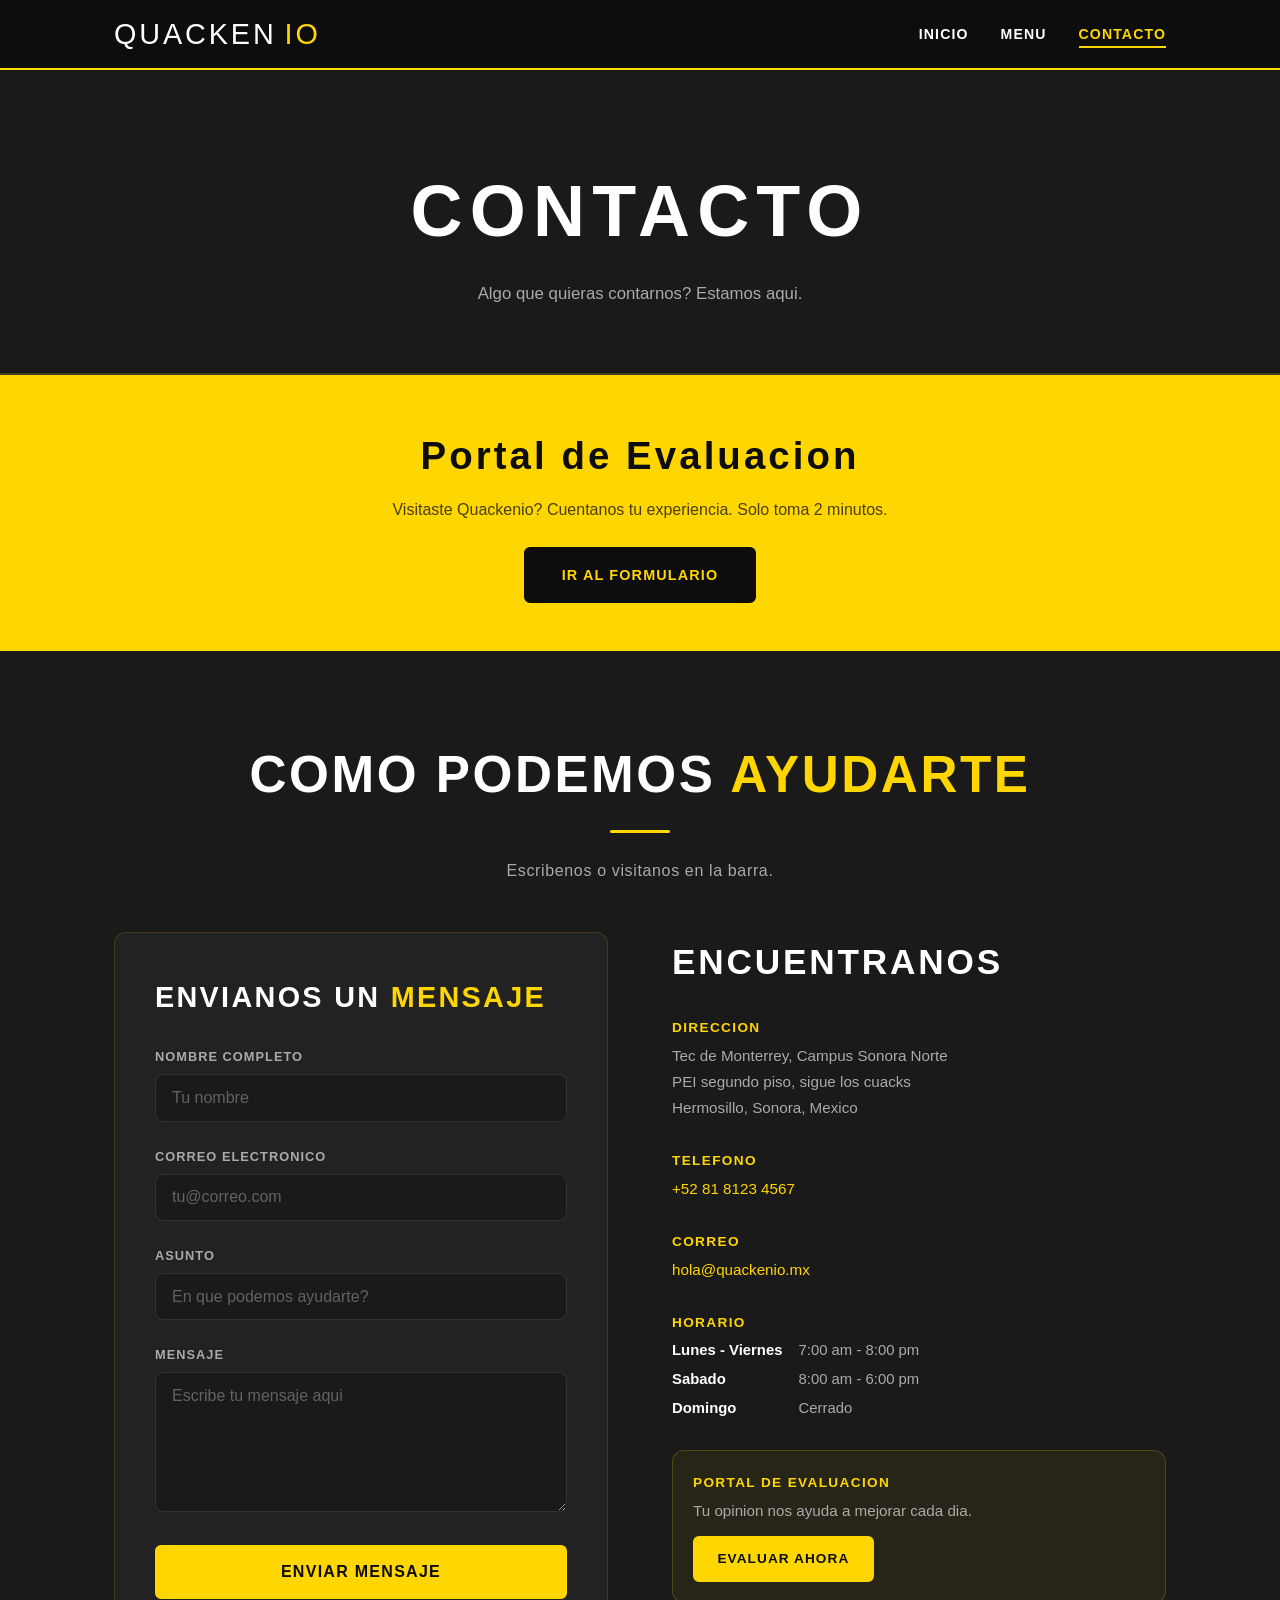
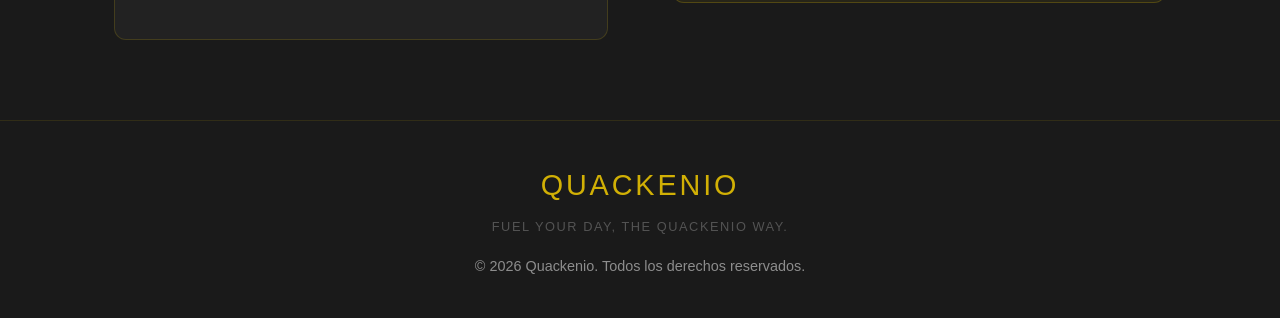
==== contact.html @ 7f1f5c1e "Initial commit - generated by copilot" ====
﻿<!DOCTYPE html>
<html lang="es">
<head>
  <meta charset="UTF-8" />
  <meta name="viewport" content="width=device-width, initial-scale=1.0" />
  <meta name="description" content="Contacta a Quackenio - formulario de contacto, direccion, horarios y portal de evaluacion." />
  <title>Quackenio | Contacto</title>
  <link rel="stylesheet" href="styles.css" />
  <style>
    .reveal { opacity: 0; transform: translateY(20px); transition: opacity 0.5s ease, transform 0.5s ease; }
    .reveal.revealed { opacity: 1; transform: translateY(0); }
  </style>
</head>
<body>
  <nav class="navbar" role="navigation" aria-label="Navegacion principal">
    <div class="container">
      <a href="index.html" class="navbar-brand">QUACKEN<span>IO</span></a>
      <button class="hamburger" aria-label="Abrir menu" aria-expanded="false">
        <span></span><span></span><span></span>
      </button>
      <ul class="nav-links">
        <li><a href="index.html">Inicio</a></li>
        <li><a href="menu.html">Menu</a></li>
        <li><a href="contact.html">Contacto</a></li>
      </ul>
    </div>
  </nav>

  <header class="page-hero">
    <h1>CONTACTO</h1>
    <p>Algo que quieras contarnos? Estamos aqui.</p>
  </header>

  <main>
    <section class="eval-banner" aria-label="Portal de evaluacion">
      <h2>Portal de Evaluacion</h2>
      <p>Visitaste Quackenio? Cuentanos tu experiencia. Solo toma 2 minutos.</p>
      <a href="https://forms.cloud.microsoft/r/SLcjeuqy2h" target="_blank" rel="noopener noreferrer" class="btn btn-dark">Ir al formulario</a>
    </section>

    <section class="section" style="background: var(--dark);" aria-labelledby="contact-title">
      <div class="container">
        <h2 class="section-title" id="contact-title">COMO PODEMOS <em>AYUDARTE</em></h2>
        <span class="section-divider"></span>
        <p class="section-subtitle">Escribenos o visitanos en la barra.</p>

        <div class="contact-grid">
          <div class="contact-form-wrapper">
            <h2 style="font-family: var(--font-heading); color: var(--white); margin-bottom: 1.5rem; font-size: 1.8rem; letter-spacing: 0.08em;">
              ENVIANOS UN <span style="color:var(--yellow);">MENSAJE</span>
            </h2>

            <form id="contact-form" novalidate>
              <div class="form-group">
                <label for="name">Nombre completo</label>
                <input type="text" id="name" name="name" placeholder="Tu nombre" autocomplete="name" required />
              </div>

              <div class="form-group">
                <label for="email">Correo electronico</label>
                <input type="email" id="email" name="email" placeholder="tu@correo.com" autocomplete="email" required />
              </div>

              <div class="form-group">
                <label for="subject">Asunto</label>
                <input type="text" id="subject" name="subject" placeholder="En que podemos ayudarte?" />
              </div>

              <div class="form-group">
                <label for="message">Mensaje</label>
                <textarea id="message" name="message" placeholder="Escribe tu mensaje aqui" required></textarea>
              </div>

              <button type="submit" class="form-submit">Enviar mensaje</button>
              <div id="form-message" class="form-message" role="alert" aria-live="polite"></div>
            </form>
          </div>

          <div class="contact-info">
            <h2>ENCUENTRANOS</h2>

            <div class="info-block">
              <div>
                <h3>Direccion</h3>
                <p>Tec de Monterrey, Campus Sonora Norte<br />PEI segundo piso, sigue los cuacks<br />Hermosillo, Sonora, Mexico</p>
              </div>
            </div>

            <div class="info-block">
              <div>
                <h3>Telefono</h3>
                <p><a href="tel:+528181234567" style="color: var(--yellow); text-decoration: none;">+52 81 8123 4567</a></p>
              </div>
            </div>

            <div class="info-block">
              <div>
                <h3>Correo</h3>
                <p><a href="mailto:hola@quackenio.mx" style="color: var(--yellow); text-decoration: none;">hola@quackenio.mx</a></p>
              </div>
            </div>

            <div class="info-block">
              <div>
                <h3>Horario</h3>
                <div class="hours-grid">
                  <span class="day">Lunes - Viernes</span> <span>7:00 am - 8:00 pm</span>
                  <span class="day">Sabado</span> <span>8:00 am - 6:00 pm</span>
                  <span class="day">Domingo</span> <span>Cerrado</span>
                </div>
              </div>
            </div>

            <div class="info-block" style="background: rgba(255,214,0,0.06); border: 1px solid rgba(255,214,0,0.2); border-radius: 12px; padding: 1.25rem; margin-top: 0.5rem;">
              <div>
                <h3>Portal de Evaluacion</h3>
                <p style="margin-bottom: 0.75rem;">Tu opinion nos ayuda a mejorar cada dia.</p>
                <a href="https://forms.cloud.microsoft/r/SLcjeuqy2h" target="_blank" rel="noopener noreferrer" class="btn btn-primary" style="padding: 0.6rem 1.4rem; font-size: 0.85rem;">Evaluar ahora</a>
              </div>
            </div>
          </div>
        </div>
      </div>
    </section>
  </main>

  <footer>
    <p class="footer-brand">QUACKENIO</p>
    <p class="footer-tagline">Fuel your day, the Quackenio way.</p>
    <p>&copy; 2026 Quackenio. Todos los derechos reservados.</p>
  </footer>

  <script src="script.js"></script>
</body>
</html>
---- styles.css ----
/* ================================================
   QUACKENIO — Stylesheet
   Paleta: negro, amarillo, blanco
   "Fuel your day, the Quackenio way."
   ================================================ */

/* ---------- Reset & Variables ---------- */
*, *::before, *::after {
  box-sizing: border-box;
  margin: 0;
  padding: 0;
}

:root {
  /* ── Brand colors ── */
  --black:        #0d0d0d;
  --dark:         #1a1a1a;
  --dark-card:    #222222;
  --yellow:       #FFD600;
  --yellow-hover: #e6c200;
  --orange:       #FF8C00;
  --white:        #ffffff;
  --gray:         #aaaaaa;
  --light-bg:     #f5f5f5;

  /* ── Semantic aliases ── */
  --bg:           var(--black);
  --bg-section:   var(--dark);
  --bg-alt:       #111111;
  --text:         var(--white);
  --text-muted:   var(--gray);
  --accent:       var(--yellow);
  --shadow:       rgba(0, 0, 0, 0.45);
  --radius:       12px;
  --transition:   0.3s ease;

  --font-heading: 'Bebas Neue', 'Arial Black', sans-serif;
  --font-body:    'Inter', 'Helvetica Neue', sans-serif;
}

html {
  scroll-behavior: smooth;
}

body {
  font-family: var(--font-body);
  background-color: var(--bg);
  color: var(--text);
  line-height: 1.7;
}

/* ---------- Google Fonts import ---------- */
@import url('https://fonts.googleapis.com/css2?family=Bebas+Neue&family=Inter:wght@300;400;600;700&display=swap');

/* ---------- Utility ---------- */
.container {
  max-width: 1100px;
  margin: 0 auto;
  padding: 0 1.5rem;
}

.section {
  padding: 5rem 0;
}

.section-title {
  font-family: var(--font-heading);
  font-size: clamp(2.2rem, 5vw, 3.2rem);
  color: var(--white);
  text-align: center;
  margin-bottom: 0.5rem;
  letter-spacing: 0.05em;
}

.section-title em {
  color: var(--yellow);
  font-style: normal;
}

.section-subtitle {
  text-align: center;
  color: var(--gray);
  font-size: 1rem;
  margin-bottom: 3rem;
  letter-spacing: 0.04em;
}

.section-divider {
  display: block;
  width: 60px;
  height: 3px;
  background: var(--yellow);
  margin: 0.75rem auto 1.5rem;
  border-radius: 2px;
}

/* ---------- Navigation ---------- */
.navbar {
  position: sticky;
  top: 0;
  z-index: 1000;
  background-color: var(--black);
  border-bottom: 2px solid var(--yellow);
  box-shadow: 0 2px 20px rgba(255, 214, 0, 0.1);
}

.navbar .container {
  display: flex;
  align-items: center;
  justify-content: space-between;
  height: 68px;
}

.navbar-brand {
  font-family: var(--font-heading);
  font-size: 1.8rem;
  color: var(--white);
  text-decoration: none;
  letter-spacing: 0.1em;
  display: flex;
  align-items: center;
  gap: 0.5rem;
}

.navbar-brand .duck {
  font-size: 1.5rem;
  filter: drop-shadow(0 0 6px var(--yellow));
}

.navbar-brand span {
  color: var(--yellow);
}

.nav-links {
  list-style: none;
  display: flex;
  gap: 2rem;
}

.nav-links a {
  color: var(--white);
  text-decoration: none;
  font-size: 0.88rem;
  font-weight: 600;
  letter-spacing: 0.08em;
  text-transform: uppercase;
  padding: 0.25rem 0;
  position: relative;
  transition: color var(--transition);
  font-family: var(--font-body);
}

.nav-links a::after {
  content: '';
  position: absolute;
  bottom: -2px;
  left: 0;
  width: 0;
  height: 2px;
  background: var(--yellow);
  transition: width var(--transition);
}

.nav-links a:hover,
.nav-links a.active {
  color: var(--yellow);
}

.nav-links a:hover::after,
.nav-links a.active::after {
  width: 100%;
}

/* Hamburger */
.hamburger {
  display: none;
  flex-direction: column;
  gap: 5px;
  background: none;
  border: none;
  cursor: pointer;
  padding: 0.4rem;
}

.hamburger span {
  display: block;
  width: 26px;
  height: 2px;
  background: var(--yellow);
  border-radius: 2px;
  transition: transform var(--transition), opacity var(--transition);
}

.hamburger.open span:nth-child(1) { transform: translateY(7px) rotate(45deg); }
.hamburger.open span:nth-child(2) { opacity: 0; }
.hamburger.open span:nth-child(3) { transform: translateY(-7px) rotate(-45deg); }

/* ---------- Hero ---------- */
.hero {
  background: var(--black);
  color: var(--white);
  text-align: center;
  padding: 7rem 1.5rem 6rem;
  position: relative;
  overflow: hidden;
}

/* Radial yellow glow behind hero content */
.hero::before {
  content: '';
  position: absolute;
  top: -20%;
  left: 50%;
  transform: translateX(-50%);
  width: 700px;
  height: 700px;
  background: radial-gradient(ellipse at center, rgba(255, 214, 0, 0.12) 0%, transparent 70%);
  pointer-events: none;
}

.hero-eyebrow {
  font-size: 0.8rem;
  letter-spacing: 0.25em;
  text-transform: uppercase;
  color: var(--yellow);
  margin-bottom: 1rem;
  font-family: var(--font-body);
  font-weight: 600;
}

.hero-duck {
  font-size: 5rem;
  display: block;
  margin-bottom: 1rem;
  filter: drop-shadow(0 0 24px rgba(255, 214, 0, 0.6));
  animation: float 3s ease-in-out infinite;
}

@keyframes float {
  0%, 100% { transform: translateY(0);   }
  50%       { transform: translateY(-10px); }
}

.hero h1 {
  font-family: var(--font-heading);
  font-size: clamp(3.5rem, 10vw, 7rem);
  line-height: 1;
  margin-bottom: 1rem;
  letter-spacing: 0.08em;
}

.hero h1 em {
  color: var(--yellow);
  font-style: normal;
  text-shadow: 0 0 30px rgba(255, 214, 0, 0.4);
}

.hero-tagline {
  font-size: clamp(1rem, 2.5vw, 1.2rem);
  color: var(--gray);
  max-width: 500px;
  margin: 0 auto 2.5rem;
  font-weight: 300;
  font-style: italic;
}

.btn {
  display: inline-block;
  padding: 0.85rem 2.2rem;
  border-radius: 6px;
  font-weight: 700;
  letter-spacing: 0.08em;
  text-decoration: none;
  cursor: pointer;
  border: 2px solid transparent;
  transition: background var(--transition), color var(--transition), border-color var(--transition), transform var(--transition), box-shadow var(--transition);
  font-size: 0.9rem;
  text-transform: uppercase;
  font-family: var(--font-body);
}

.btn-primary {
  background: var(--yellow);
  color: var(--black);
  border-color: var(--yellow);
}

.btn-primary:hover {
  background: var(--yellow-hover);
  border-color: var(--yellow-hover);
  transform: translateY(-2px);
  box-shadow: 0 8px 24px rgba(255, 214, 0, 0.35);
}

.btn-outline {
  background: transparent;
  color: var(--white);
  border-color: rgba(255,255,255,0.4);
}

.btn-outline:hover {
  background: rgba(255,255,255,0.08);
  border-color: var(--white);
  transform: translateY(-2px);
}

/* ---------- About ---------- */
.about {
  background: var(--dark);
}

.about-grid {
  display: grid;
  grid-template-columns: 1fr 1fr;
  gap: 4rem;
  align-items: center;
}

.about-text p {
  color: var(--gray);
  margin-bottom: 1rem;
  font-size: 1.05rem;
}

.about-text strong {
  color: var(--yellow);
}

.about-image {
  border-radius: var(--radius);
  overflow: hidden;
  box-shadow: 0 16px 48px rgba(255,214,0,0.15);
  border: 2px solid rgba(255,214,0,0.2);
}

.about-image-placeholder {
  background: var(--dark-card);
  height: 340px;
  display: flex;
  flex-direction: column;
  align-items: center;
  justify-content: center;
  color: var(--yellow);
  font-size: 5rem;
  gap: 1rem;
}

.about-image-placeholder p {
  font-family: var(--font-heading);
  font-size: 1.2rem;
  letter-spacing: 0.15em;
  color: var(--white);
}

/* ---------- Specialty Cards ---------- */
.specialties {
  background: var(--black);
}

.cards-grid {
  display: grid;
  grid-template-columns: repeat(auto-fit, minmax(280px, 1fr));
  gap: 2rem;
}

.card {
  background: var(--dark-card);
  border-radius: var(--radius);
  border: 1px solid rgba(255, 214, 0, 0.12);
  overflow: hidden;
  transition: transform var(--transition), border-color var(--transition), box-shadow var(--transition);
}

.card:hover {
  transform: translateY(-6px);
  border-color: var(--yellow);
  box-shadow: 0 16px 40px rgba(255, 214, 0, 0.15);
}

.card-icon {
  background: var(--dark);
  height: 160px;
  display: flex;
  align-items: center;
  justify-content: center;
  font-size: 4.5rem;
  border-bottom: 1px solid rgba(255, 214, 0, 0.1);
}

.card-body {
  padding: 1.5rem;
}

.card-body h3 {
  font-family: var(--font-heading);
  font-size: 1.5rem;
  color: var(--white);
  margin-bottom: 0.5rem;
  letter-spacing: 0.06em;
}

.card-body p {
  color: var(--gray);
  font-size: 0.95rem;
}

/* ---------- Menu Page ---------- */
.page-hero {
  background: var(--dark);
  color: var(--white);
  text-align: center;
  padding: 5rem 1.5rem 4rem;
  border-bottom: 2px solid rgba(255,214,0,0.2);
}

.page-hero h1 {
  font-family: var(--font-heading);
  font-size: clamp(2.8rem, 6vw, 4.5rem);
  margin-bottom: 0.5rem;
  letter-spacing: 0.1em;
}

.page-hero p {
  color: var(--gray);
  font-size: 1.05rem;
  font-weight: 300;
}

.menu-section {
  padding: 4rem 0;
  background: var(--black);
}

.menu-section:nth-child(even) {
  background: var(--dark);
}

.category-header {
  display: flex;
  align-items: center;
  gap: 1rem;
  margin-bottom: 2rem;
  padding-bottom: 1rem;
  border-bottom: 1px solid rgba(255,214,0,0.15);
}

.category-icon {
  font-size: 2rem;
}

.category-header h2 {
  font-family: var(--font-heading);
  font-size: 2.2rem;
  color: var(--white);
  letter-spacing: 0.08em;
}

.menu-grid {
  display: grid;
  grid-template-columns: repeat(auto-fill, minmax(300px, 1fr));
  gap: 1.25rem;
}

.menu-item {
  background: var(--dark-card);
  border-radius: var(--radius);
  padding: 1.25rem 1.5rem;
  display: flex;
  justify-content: space-between;
  align-items: flex-start;
  gap: 1rem;
  border: 1px solid rgba(255,255,255,0.06);
  transition: transform var(--transition), border-color var(--transition);
}

.menu-item:hover {
  transform: translateX(4px);
  border-color: rgba(255,214,0,0.3);
}

.menu-item-info h3 {
  font-family: var(--font-body);
  font-size: 1rem;
  font-weight: 600;
  color: var(--white);
  margin-bottom: 0.2rem;
}

.menu-item-info p {
  font-size: 0.88rem;
  color: var(--gray);
}

.menu-item-price {
  font-weight: 700;
  color: var(--yellow);
  font-size: 1.1rem;
  white-space: nowrap;
}

/* ---------- Contact Page ---------- */
.contact-grid {
  display: grid;
  grid-template-columns: 1fr 1fr;
  gap: 4rem;
  align-items: start;
}

.contact-form-wrapper {
  background: var(--dark-card);
  border-radius: var(--radius);
  padding: 2.5rem;
  border: 1px solid rgba(255,214,0,0.15);
}

.form-group {
  margin-bottom: 1.5rem;
}

label {
  display: block;
  font-weight: 600;
  font-size: 0.8rem;
  color: var(--gray);
  margin-bottom: 0.4rem;
  letter-spacing: 0.08em;
  text-transform: uppercase;
  font-family: var(--font-body);
}

input[type="text"],
input[type="email"],
textarea {
  width: 100%;
  padding: 0.85rem 1rem;
  border: 1px solid rgba(255,255,255,0.1);
  border-radius: 8px;
  font-family: var(--font-body);
  font-size: 1rem;
  color: var(--white);
  background: var(--dark);
  transition: border-color var(--transition), box-shadow var(--transition);
  outline: none;
}

input[type="text"]:focus,
input[type="email"]:focus,
textarea:focus {
  border-color: var(--yellow);
  box-shadow: 0 0 0 3px rgba(255, 214, 0, 0.12);
}

input::placeholder, textarea::placeholder { color: rgba(170,170,170,0.5); }

textarea {
  resize: vertical;
  min-height: 140px;
}

.form-submit {
  width: 100%;
  padding: 1rem;
  background: var(--yellow);
  color: var(--black);
  border: 2px solid var(--yellow);
  border-radius: 6px;
  font-family: var(--font-body);
  font-size: 1rem;
  font-weight: 700;
  letter-spacing: 0.08em;
  text-transform: uppercase;
  cursor: pointer;
  transition: background var(--transition), transform var(--transition), box-shadow var(--transition);
}

.form-submit:hover {
  background: var(--yellow-hover);
  border-color: var(--yellow-hover);
  transform: translateY(-2px);
  box-shadow: 0 6px 20px rgba(255,214,0,0.3);
}

.form-message {
  margin-top: 1rem;
  padding: 0.75rem 1rem;
  border-radius: 8px;
  font-size: 0.95rem;
  display: none;
}

.form-message.success {
  background: rgba(76,175,80,0.15);
  color: #81c784;
  border: 1px solid rgba(76,175,80,0.3);
  display: block;
}

.form-message.error {
  background: rgba(244,67,54,0.12);
  color: #e57373;
  border: 1px solid rgba(244,67,54,0.3);
  display: block;
}

/* Info side */
.contact-info h2 {
  font-family: var(--font-heading);
  font-size: 2.2rem;
  color: var(--white);
  margin-bottom: 1.5rem;
  letter-spacing: 0.08em;
}

.info-block {
  display: flex;
  gap: 1rem;
  margin-bottom: 1.75rem;
  align-items: flex-start;
}

.info-icon {
  font-size: 1.6rem;
  flex-shrink: 0;
}

.info-block h3 {
  font-family: var(--font-body);
  font-size: 0.85rem;
  font-weight: 700;
  color: var(--yellow);
  margin-bottom: 0.25rem;
  text-transform: uppercase;
  letter-spacing: 0.1em;
}

.info-block p {
  color: var(--gray);
  font-size: 0.95rem;
}

.hours-grid {
  display: grid;
  grid-template-columns: auto 1fr;
  gap: 0.25rem 1rem;
  font-size: 0.93rem;
  color: var(--gray);
}

.hours-grid .day { font-weight: 700; color: var(--white); }

/* ---------- Evaluation Portal Banner ---------- */
.eval-banner {
  background: var(--yellow);
  color: var(--black);
  padding: 3rem 1.5rem;
  text-align: center;
}

.eval-banner h2 {
  font-family: var(--font-heading);
  font-size: clamp(1.6rem, 4vw, 2.4rem);
  letter-spacing: 0.08em;
  margin-bottom: 0.5rem;
}

.eval-banner p {
  font-size: 1rem;
  margin-bottom: 1.5rem;
  opacity: 0.75;
}

.btn-dark {
  background: var(--black);
  color: var(--yellow);
  border-color: var(--black);
}

.btn-dark:hover {
  background: var(--dark);
  border-color: var(--dark);
  transform: translateY(-2px);
  box-shadow: 0 6px 20px rgba(0,0,0,0.4);
}

/* ---------- Footer ---------- */
footer {
  background: var(--dark);
  color: var(--gray);
  text-align: center;
  padding: 2.5rem 1.5rem;
  border-top: 1px solid rgba(255,214,0,0.1);
}

footer p {
  font-size: 0.9rem;
  opacity: 0.8;
}

footer .footer-brand {
  font-family: var(--font-heading);
  font-size: 1.8rem;
  color: var(--yellow);
  margin-bottom: 0.4rem;
  letter-spacing: 0.1em;
}

footer .footer-tagline {
  font-size: 0.8rem;
  color: rgba(170,170,170,0.5);
  letter-spacing: 0.12em;
  text-transform: uppercase;
  margin-bottom: 1rem;
}

/* ---------- Responsive ---------- */
@media (max-width: 768px) {
  .hamburger { display: flex; }

  .nav-links {
    display: none;
    position: absolute;
    top: 68px;
    left: 0;
    right: 0;
    background: var(--black);
    border-top: 1px solid rgba(255,214,0,0.2);
    flex-direction: column;
    gap: 0;
    padding: 1rem 0;
    box-shadow: 0 8px 24px var(--shadow);
  }

  .nav-links.open { display: flex; }

  .nav-links li a {
    display: block;
    padding: 0.85rem 2rem;
    border-bottom: 1px solid rgba(255,255,255,0.05);
  }

  .nav-links a::after { display: none; }

  .about-grid,
  .contact-grid {
    grid-template-columns: 1fr;
    gap: 2rem;
  }

  .hero { padding: 5rem 1.5rem 4rem; }
}

@media (max-width: 480px) {
  .cards-grid { grid-template-columns: 1fr; }
  .menu-grid  { grid-template-columns: 1fr; }
  .contact-form-wrapper { padding: 1.5rem; }
}
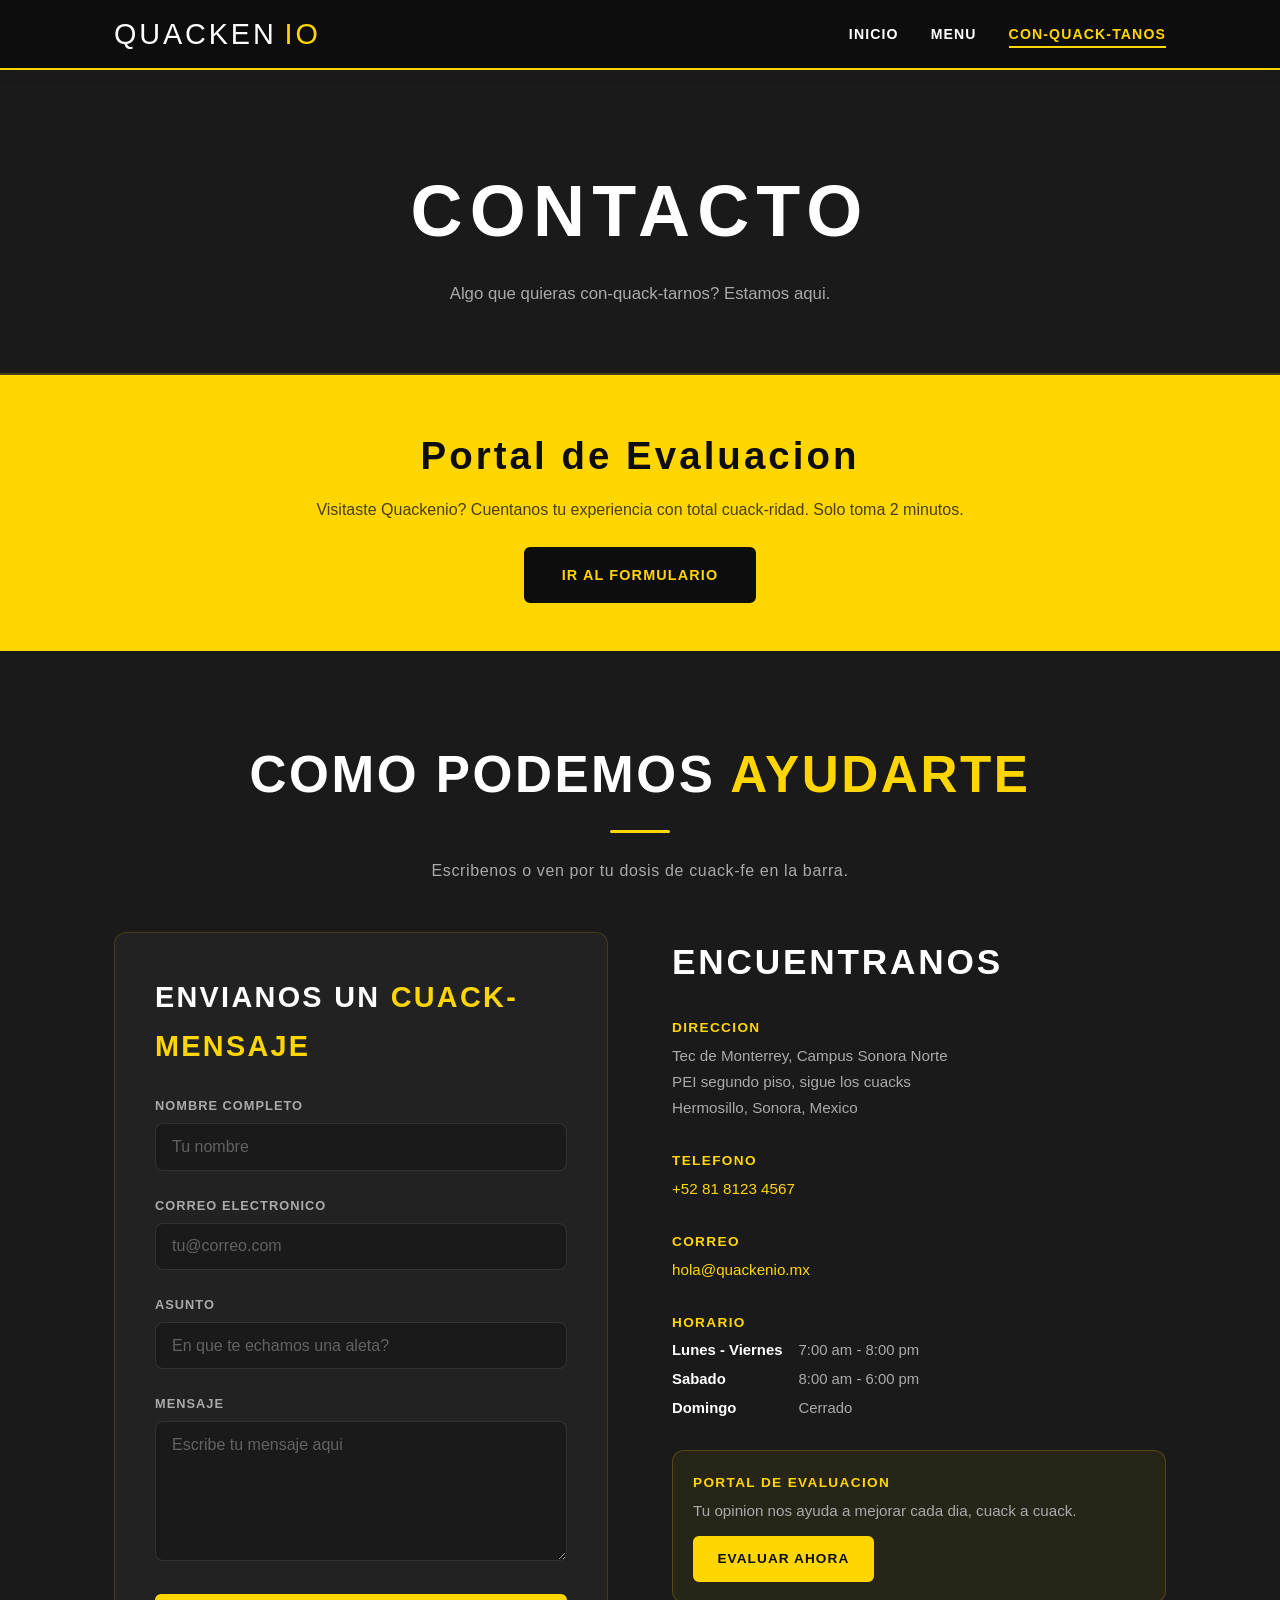
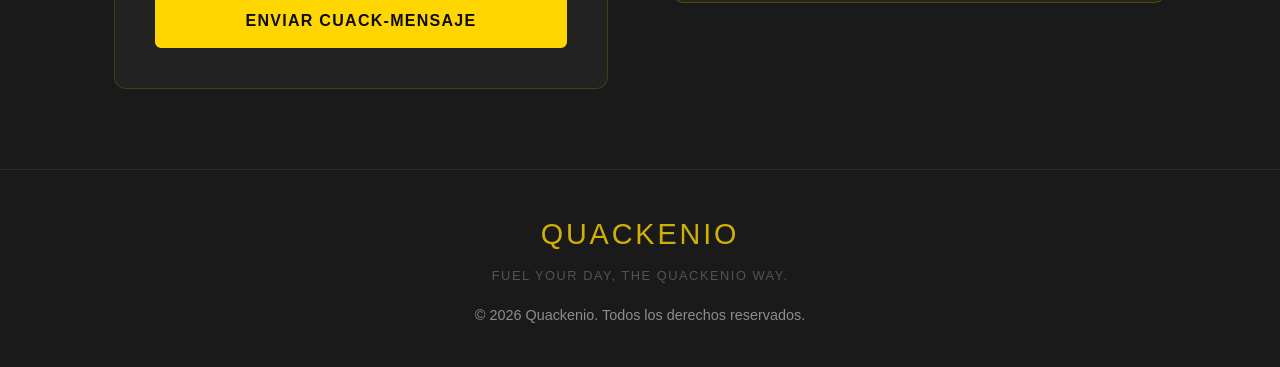
==== commit 8752a451: "added quack puns" ====
--- a/contact.html
+++ b/contact.html
@@ -21,20 +21,20 @@
       <ul class="nav-links">
         <li><a href="index.html">Inicio</a></li>
         <li><a href="menu.html">Menu</a></li>
-        <li><a href="contact.html">Contacto</a></li>
+        <li><a href="contact.html">Con-quack-tanos</a></li>
       </ul>
     </div>
   </nav>
 
   <header class="page-hero">
     <h1>CONTACTO</h1>
-    <p>Algo que quieras contarnos? Estamos aqui.</p>
+    <p>Algo que quieras con-quack-tarnos? Estamos aqui.</p>
   </header>
 
   <main>
     <section class="eval-banner" aria-label="Portal de evaluacion">
       <h2>Portal de Evaluacion</h2>
-      <p>Visitaste Quackenio? Cuentanos tu experiencia. Solo toma 2 minutos.</p>
+      <p>Visitaste Quackenio? Cuentanos tu experiencia con total cuack-ridad. Solo toma 2 minutos.</p>
       <a href="https://forms.cloud.microsoft/r/SLcjeuqy2h" target="_blank" rel="noopener noreferrer" class="btn btn-dark">Ir al formulario</a>
     </section>
 
@@ -42,12 +42,12 @@
       <div class="container">
         <h2 class="section-title" id="contact-title">COMO PODEMOS <em>AYUDARTE</em></h2>
         <span class="section-divider"></span>
-        <p class="section-subtitle">Escribenos o visitanos en la barra.</p>
+        <p class="section-subtitle">Escribenos o ven por tu dosis de cuack-fe en la barra.</p>
 
         <div class="contact-grid">
           <div class="contact-form-wrapper">
             <h2 style="font-family: var(--font-heading); color: var(--white); margin-bottom: 1.5rem; font-size: 1.8rem; letter-spacing: 0.08em;">
-              ENVIANOS UN <span style="color:var(--yellow);">MENSAJE</span>
+              ENVIANOS UN <span style="color:var(--yellow);">CUACK-MENSAJE</span>
             </h2>
 
             <form id="contact-form" novalidate>
@@ -63,7 +63,7 @@
 
               <div class="form-group">
                 <label for="subject">Asunto</label>
-                <input type="text" id="subject" name="subject" placeholder="En que podemos ayudarte?" />
+                <input type="text" id="subject" name="subject" placeholder="En que te echamos una aleta?" />
               </div>
 
               <div class="form-group">
@@ -71,7 +71,7 @@
                 <textarea id="message" name="message" placeholder="Escribe tu mensaje aqui" required></textarea>
               </div>
 
-              <button type="submit" class="form-submit">Enviar mensaje</button>
+              <button type="submit" class="form-submit">Enviar cuack-mensaje</button>
               <div id="form-message" class="form-message" role="alert" aria-live="polite"></div>
             </form>
           </div>
@@ -114,7 +114,7 @@
             <div class="info-block" style="background: rgba(255,214,0,0.06); border: 1px solid rgba(255,214,0,0.2); border-radius: 12px; padding: 1.25rem; margin-top: 0.5rem;">
               <div>
                 <h3>Portal de Evaluacion</h3>
-                <p style="margin-bottom: 0.75rem;">Tu opinion nos ayuda a mejorar cada dia.</p>
+                <p style="margin-bottom: 0.75rem;">Tu opinion nos ayuda a mejorar cada dia, cuack a cuack.</p>
                 <a href="https://forms.cloud.microsoft/r/SLcjeuqy2h" target="_blank" rel="noopener noreferrer" class="btn btn-primary" style="padding: 0.6rem 1.4rem; font-size: 0.85rem;">Evaluar ahora</a>
               </div>
             </div>
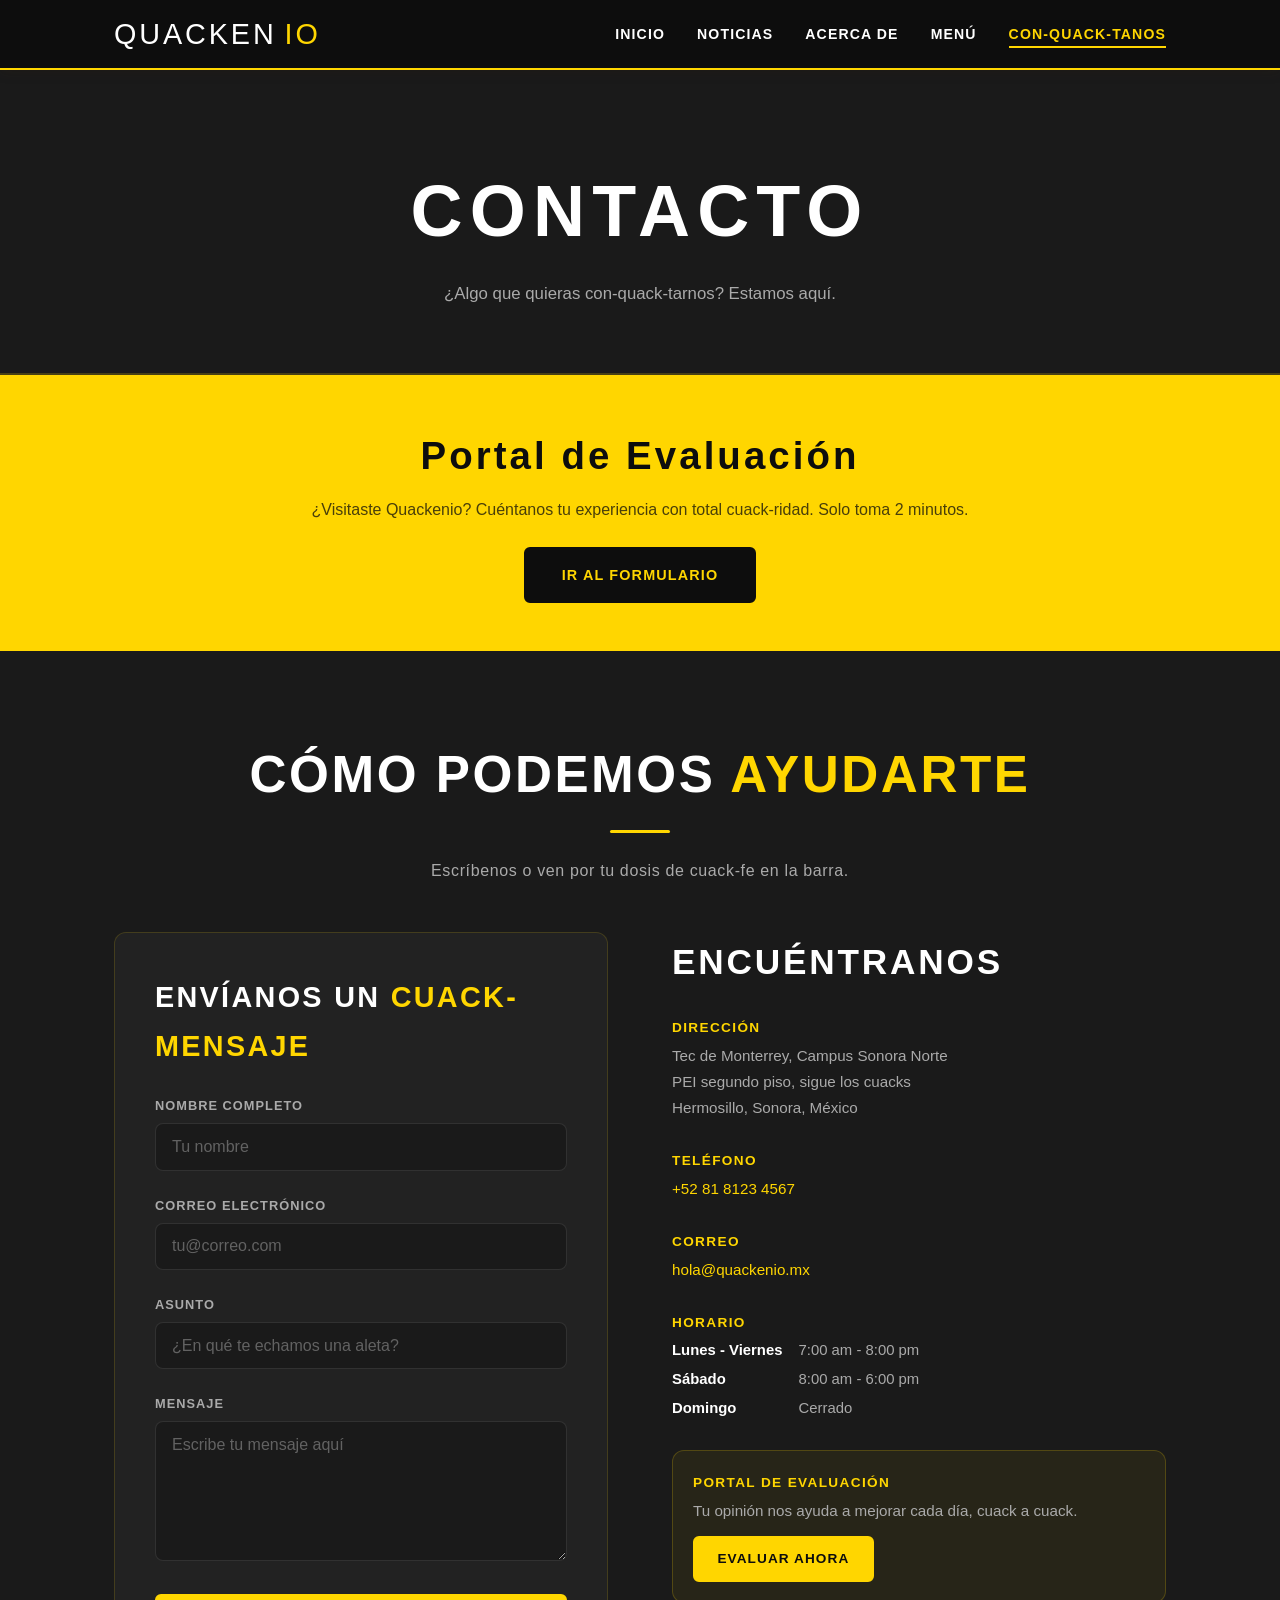
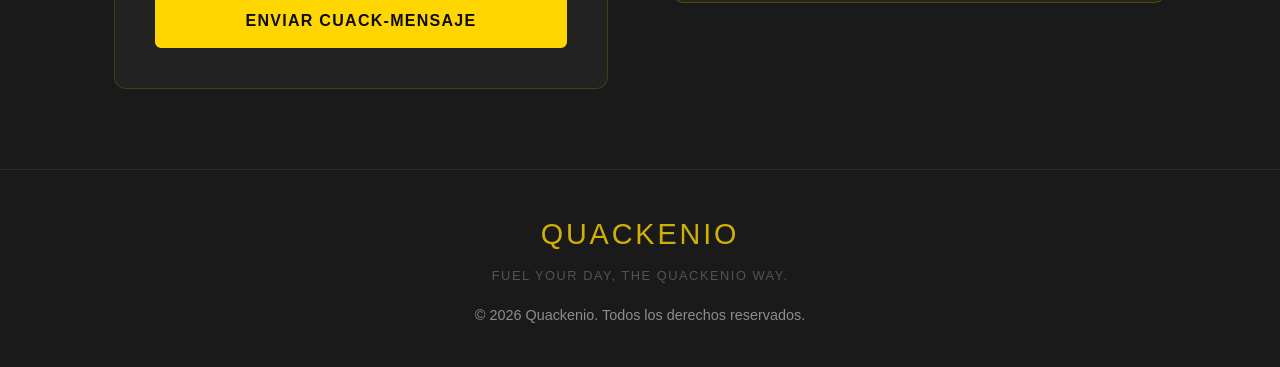
==== commit 0e3bf6a4: "Fix typos and accents in contact.html" ====
--- a/contact.html
+++ b/contact.html
@@ -1,9 +1,9 @@
-﻿<!DOCTYPE html>
+<!DOCTYPE html>
 <html lang="es">
 <head>
   <meta charset="UTF-8" />
   <meta name="viewport" content="width=device-width, initial-scale=1.0" />
-  <meta name="description" content="Contacta a Quackenio - formulario de contacto, direccion, horarios y portal de evaluacion." />
+  <meta name="description" content="Contacta a Quackenio - formulario de contacto, dirección, horarios y portal de evaluación." />
   <title>Quackenio | Contacto</title>
   <link rel="stylesheet" href="styles.css" />
   <style>
@@ -12,15 +12,17 @@
   </style>
 </head>
 <body>
-  <nav class="navbar" role="navigation" aria-label="Navegacion principal">
+  <nav class="navbar" role="navigation" aria-label="Navegación principal">
     <div class="container">
       <a href="index.html" class="navbar-brand">QUACKEN<span>IO</span></a>
-      <button class="hamburger" aria-label="Abrir menu" aria-expanded="false">
+      <button class="hamburger" aria-label="Abrir menú" aria-expanded="false">
         <span></span><span></span><span></span>
       </button>
       <ul class="nav-links">
         <li><a href="index.html">Inicio</a></li>
-        <li><a href="menu.html">Menu</a></li>
+        <li><a href="news.html">Noticias</a></li>
+        <li><a href="about.html">Acerca de</a></li>
+        <li><a href="menu.html">Menú</a></li>
         <li><a href="contact.html">Con-quack-tanos</a></li>
       </ul>
     </div>
@@ -28,26 +30,26 @@
 
   <header class="page-hero">
     <h1>CONTACTO</h1>
-    <p>Algo que quieras con-quack-tarnos? Estamos aqui.</p>
+    <p>¿Algo que quieras con-quack-tarnos? Estamos aquí.</p>
   </header>
 
   <main>
-    <section class="eval-banner" aria-label="Portal de evaluacion">
-      <h2>Portal de Evaluacion</h2>
-      <p>Visitaste Quackenio? Cuentanos tu experiencia con total cuack-ridad. Solo toma 2 minutos.</p>
+    <section class="eval-banner" aria-label="Portal de evaluación">
+      <h2>Portal de Evaluación</h2>
+      <p>¿Visitaste Quackenio? Cuéntanos tu experiencia con total cuack-ridad. Solo toma 2 minutos.</p>
       <a href="https://forms.cloud.microsoft/r/SLcjeuqy2h" target="_blank" rel="noopener noreferrer" class="btn btn-dark">Ir al formulario</a>
     </section>
 
     <section class="section" style="background: var(--dark);" aria-labelledby="contact-title">
       <div class="container">
-        <h2 class="section-title" id="contact-title">COMO PODEMOS <em>AYUDARTE</em></h2>
+        <h2 class="section-title" id="contact-title">CÓMO PODEMOS <em>AYUDARTE</em></h2>
         <span class="section-divider"></span>
-        <p class="section-subtitle">Escribenos o ven por tu dosis de cuack-fe en la barra.</p>
+        <p class="section-subtitle">Escríbenos o ven por tu dosis de cuack-fe en la barra.</p>
 
         <div class="contact-grid">
           <div class="contact-form-wrapper">
             <h2 style="font-family: var(--font-heading); color: var(--white); margin-bottom: 1.5rem; font-size: 1.8rem; letter-spacing: 0.08em;">
-              ENVIANOS UN <span style="color:var(--yellow);">CUACK-MENSAJE</span>
+              ENVÍANOS UN <span style="color:var(--yellow);">CUACK-MENSAJE</span>
             </h2>
 
             <form id="contact-form" novalidate>
@@ -57,18 +59,18 @@
               </div>
 
               <div class="form-group">
-                <label for="email">Correo electronico</label>
+                <label for="email">Correo electrónico</label>
                 <input type="email" id="email" name="email" placeholder="tu@correo.com" autocomplete="email" required />
               </div>
 
               <div class="form-group">
                 <label for="subject">Asunto</label>
-                <input type="text" id="subject" name="subject" placeholder="En que te echamos una aleta?" />
+                <input type="text" id="subject" name="subject" placeholder="¿En qué te echamos una aleta?" />
               </div>
 
               <div class="form-group">
                 <label for="message">Mensaje</label>
-                <textarea id="message" name="message" placeholder="Escribe tu mensaje aqui" required></textarea>
+                <textarea id="message" name="message" placeholder="Escribe tu mensaje aquí" required></textarea>
               </div>
 
               <button type="submit" class="form-submit">Enviar cuack-mensaje</button>
@@ -77,18 +79,18 @@
           </div>
 
           <div class="contact-info">
-            <h2>ENCUENTRANOS</h2>
+            <h2>ENCUÉNTRANOS</h2>
 
             <div class="info-block">
               <div>
-                <h3>Direccion</h3>
-                <p>Tec de Monterrey, Campus Sonora Norte<br />PEI segundo piso, sigue los cuacks<br />Hermosillo, Sonora, Mexico</p>
+                <h3>Dirección</h3>
+                <p>Tec de Monterrey, Campus Sonora Norte<br />PEI segundo piso, sigue los cuacks<br />Hermosillo, Sonora, México</p>
               </div>
             </div>
 
             <div class="info-block">
               <div>
-                <h3>Telefono</h3>
+                <h3>Teléfono</h3>
                 <p><a href="tel:+528181234567" style="color: var(--yellow); text-decoration: none;">+52 81 8123 4567</a></p>
               </div>
             </div>
@@ -105,7 +107,7 @@
                 <h3>Horario</h3>
                 <div class="hours-grid">
                   <span class="day">Lunes - Viernes</span> <span>7:00 am - 8:00 pm</span>
-                  <span class="day">Sabado</span> <span>8:00 am - 6:00 pm</span>
+                  <span class="day">Sábado</span> <span>8:00 am - 6:00 pm</span>
                   <span class="day">Domingo</span> <span>Cerrado</span>
                 </div>
               </div>
@@ -113,8 +115,8 @@
 
             <div class="info-block" style="background: rgba(255,214,0,0.06); border: 1px solid rgba(255,214,0,0.2); border-radius: 12px; padding: 1.25rem; margin-top: 0.5rem;">
               <div>
-                <h3>Portal de Evaluacion</h3>
-                <p style="margin-bottom: 0.75rem;">Tu opinion nos ayuda a mejorar cada dia, cuack a cuack.</p>
+                <h3>Portal de Evaluación</h3>
+                <p style="margin-bottom: 0.75rem;">Tu opinión nos ayuda a mejorar cada día, cuack a cuack.</p>
                 <a href="https://forms.cloud.microsoft/r/SLcjeuqy2h" target="_blank" rel="noopener noreferrer" class="btn btn-primary" style="padding: 0.6rem 1.4rem; font-size: 0.85rem;">Evaluar ahora</a>
               </div>
             </div>
